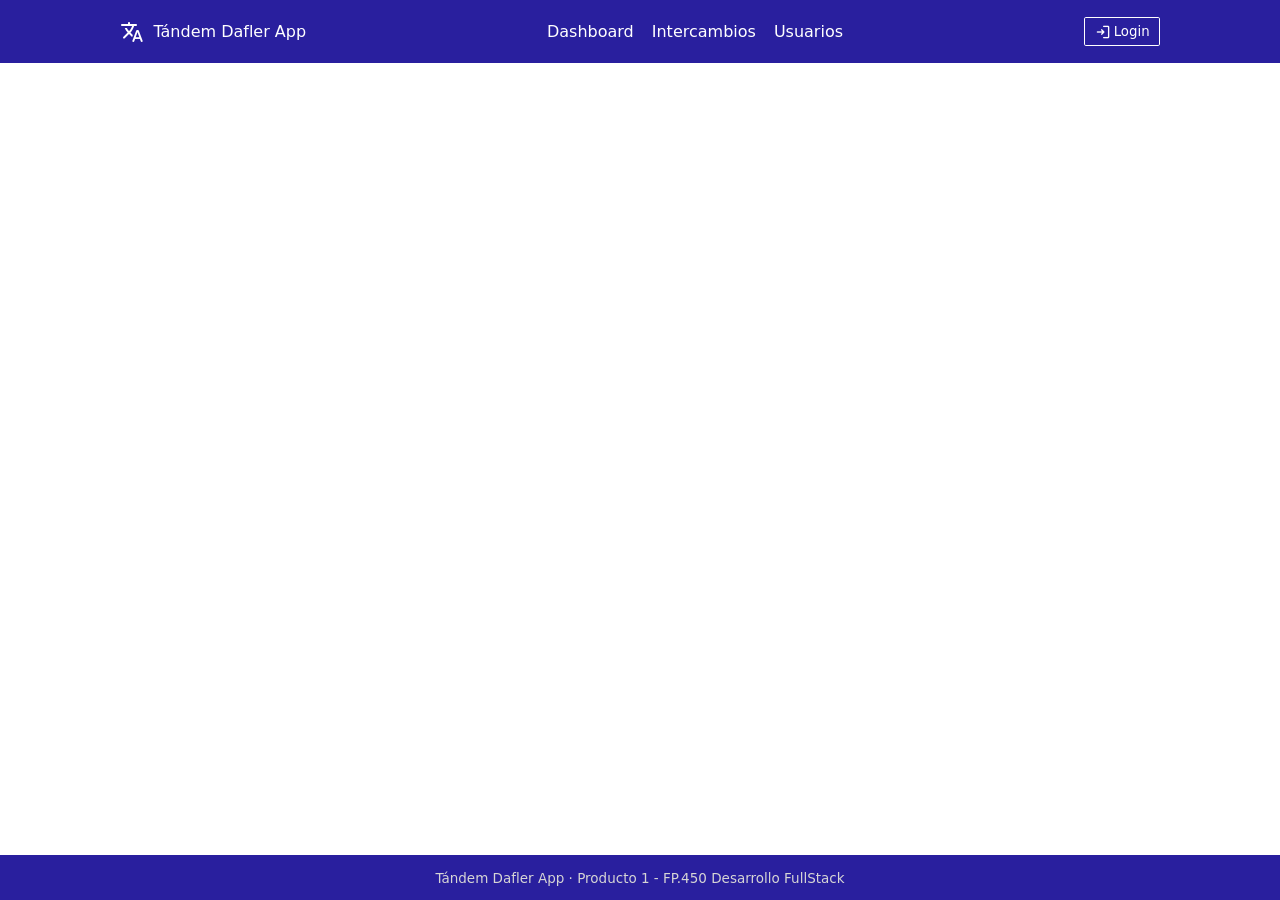
==== index.html @ 04195b61 "Footer hecho" ====
<!DOCTYPE html>
<html lang="es">
<head>
    <meta charset="UTF-8">
    <meta name="viewport" content="width=device-width, initial-scale=1.0">
    <title>Dafler - Dashboard</title>

    <!-- Estilos de css -->
    <link rel="stylesheet" href="css/header.css">
    <link rel="stylesheet" href="css/styles.css">
    <link rel="stylesheet" href="css/footer.css">

    <!-- Estilos externos -->
     <link rel="stylesheet" href="https://fonts.googleapis.com/css2?family=Material+Symbols+Rounded:opsz,wght,FILL,GRAD@20..48,100..700,0..1,-50..200" />
</head>
<body>
    
    <header>
        <div class="logo-box"> 
            <a href="index.html">
                <span id="logo-img" class="material-symbols-rounded">translate</span>
                <div id="logo-text">Tándem Dafler App</div>
            </a>
        </div>

        <div class="nav-box">
            <ul><li><a href="index.html">Dashboard</a></li></ul>
            <ul><li><a href="">Intercambios</a></li></ul>
            <ul><li><a href="">Usuarios</a></li></ul>
        </div>

        <div class="login-btn-box">
            <a href=""><button>
                <span id="logo-img" class="material-symbols-rounded">login</span>
                <p>Login</p>
            </button></a>
        </div>
    </header>

    <main>

    </main>

    <footer>
        <p>Tándem Dafler App · Producto 1 - FP.450 Desarrollo FullStack</p>
    </footer>

</body>
<script type="module" src="js/dashboard.js"></script>
</html>
---- css/header.css ----
header{
    position: fixed;

    width: 100%;
    height: 7vh;

    background-color: var(--element-background-color);

    display: flex;
    align-items: center;
    justify-content: space-around;
}

/* Parte del logo del header (izquierda) */
.logo-box a{
    display: flex;
    align-items: center;
    justify-content: center;

    gap: 1vh;

    color: white;
    text-decoration: none;
}

/* Parte de los enlaces del header (centro) */
.nav-box{
    display: flex;
    gap: 2vh;
}

.nav-box ul li{
    list-style: none;
}

.nav-box ul li a{
    text-decoration: none;
    color: white;

    border-bottom: 0;

    transition: 0.2s;
}

.nav-box ul li a:hover{
    transition: 0.2;
    border-bottom: 3px solid white;
}

/* Parte del botón de login del header (derecha) */
.login-btn-box a{
    text-decoration: none;
}

.login-btn-box a button{
    cursor: pointer;

    display: flex;
    align-items: center;

    gap: 0.2vh;

    background-color: transparent;

    border: 1px solid white;
    border-radius: 0.2vh;

    padding: 0.5vh 1vh;

    color: white;

    transition: 0.2s ease;
}

.login-btn-box a button span{
    font-size: 2vh;
}

/* Animación del botón de login del header */
.login-btn-box a button:hover{
    transition: 0.2s ease;
    background-color: white;
    color: black;
}
---- css/styles.css ----
:root {
  --background-color: #ffffff;
  --text-color: #222;
  --subtext-color: rgb(214, 213, 213);
  --element-background-color: rgb(41, 31, 158); 
}

* {
  padding: 0;
  margin: 0;

  font-family: 'Inter', system-ui, sans-serif;
}

body {
  background-color: var(--background-color);
  color: var(--text-color);

  min-height: 100vh;
}

main { flex: 1; }

h1, h2, h3, h4, h5, .navbar-brand {
  font-weight: 600;
}
---- css/footer.css ----
footer{
    position: fixed;
    bottom: 0;

    width: 100%;
    height: 5vh;

    background-color: var(--element-background-color);

    display: flex;
    align-items: center;
    justify-content: center;
}

footer p{
    color: var(--subtext-color);
    font-size: 1.5vh;
}
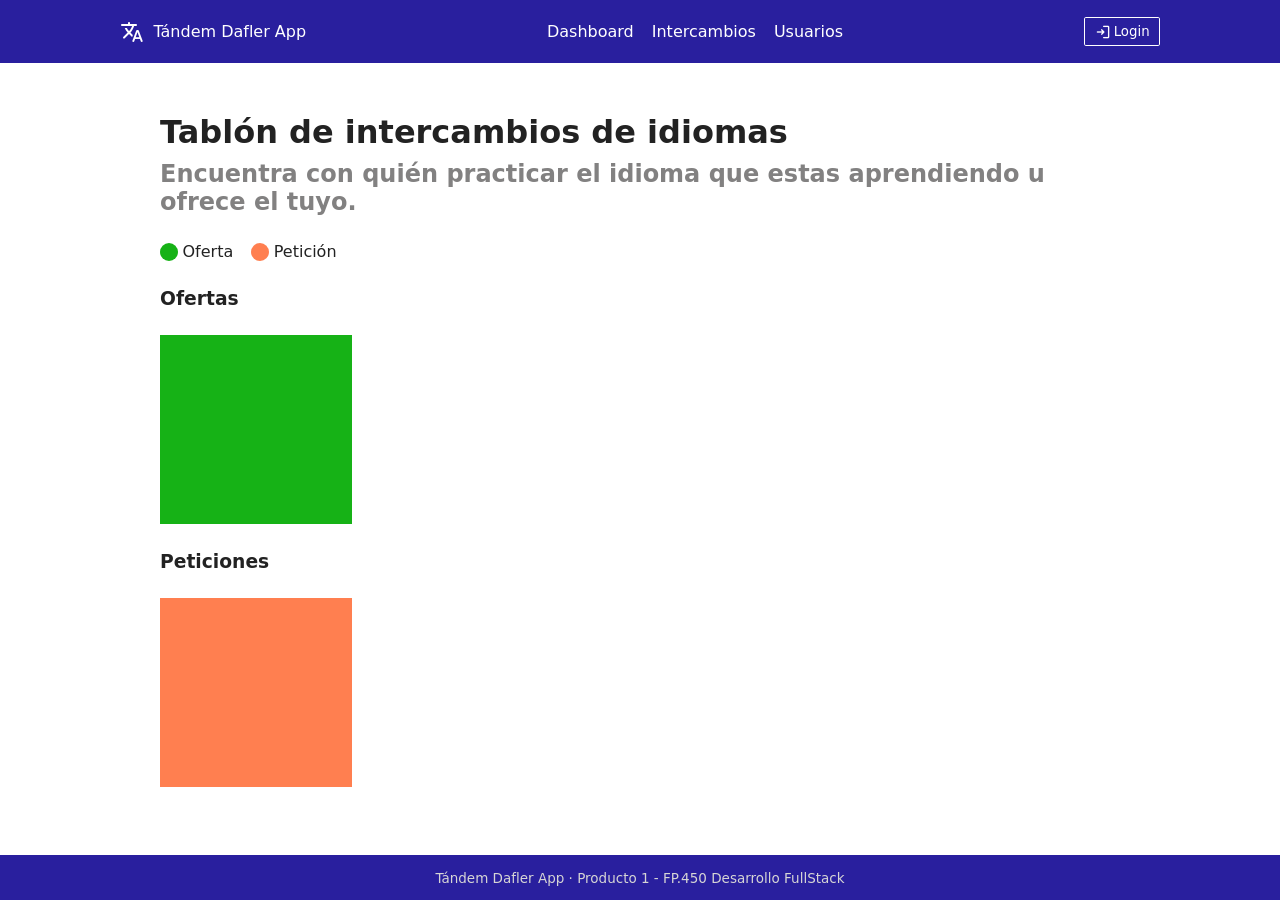
==== commit 8a6757e9: "Base main index hecho" ====
--- a/index.html
+++ b/index.html
@@ -38,7 +38,39 @@
     </header>
 
     <main>
+        <div class="main-content">
+            <div class="main-content-header">
+                <h1>Tablón de intercambios de idiomas</h1>
+                <h2>Encuentra con quién practicar el idioma que estas aprendiendo u ofrece el tuyo.</h2>
+            </div>
+            <div class="main-content-index">
+                <div class="main-content-index-text">
+                    <div class="dot offer"></div>
+                    <p>Oferta</p>
+                </div>
+                <div class="main-content-index-text">
+                    <div class="dot petition"></div>
+                    <p>Petición</p>
+                </div>
+            </div>
+            <div class="main-content-slider">
+                <div class="slider-header">
+                    <h3>Ofertas</h3>
+                </div>
+                <div class="slider-cards-content">
+                    <div class="card offer"></div>
+                </div>
+            </div>
 
+            <div class="main-content-slider">
+                <div class="slider-header">
+                    <h3>Peticiones</h3>
+                </div>
+                <div class="slider-cards-content">
+                    <div class="card petition"></div>
+                </div>
+            </div>
+        </div>
     </main>
 
     <footer>
--- a/css/styles.css
+++ b/css/styles.css
@@ -2,7 +2,11 @@
   --background-color: #ffffff;
   --text-color: #222;
   --subtext-color: rgb(214, 213, 213);
+  --subtitle-color: rgb(130, 129, 129);
   --element-background-color: rgb(41, 31, 158); 
+
+  --offer-color: rgb(22, 178, 22);
+  --petition-color: coral;
 }
 
 * {
@@ -12,6 +16,11 @@
   font-family: 'Inter', system-ui, sans-serif;
 }
 
+/* Estilos de titulos */
+h1, h2, h3, h4, h5 {
+  font-weight: 600;
+}
+
 body {
   background-color: var(--background-color);
   color: var(--text-color);
@@ -19,8 +28,90 @@
   min-height: 100vh;
 }
 
-main { flex: 1; }
+/* Contenido principal */
+main {
+  width: 100%;
+  height: 100vh;
 
-h1, h2, h3, h4, h5, .navbar-brand {
-  font-weight: 600;
-}+  display: flex;
+  align-items: center;
+  justify-content: center;
+}
+
+.main-content{
+  width: 75%;
+  height: 75%;
+
+  display: flex;
+  flex-direction: column;
+  justify-content: space-between;
+}
+
+.main-content-header{
+  display: flex;
+  flex-direction: column;
+
+  gap: 1vh;
+}
+
+.main-content-header h2{
+  color: var(--subtitle-color);
+}
+
+.main-content-index{
+  display: flex;
+  align-items: center;
+  justify-content: start;
+
+  gap: 2vh;
+}
+
+.main-content-index-text{
+  display: flex;
+  align-items: center;
+
+  gap: 0.5vh;
+}
+
+.dot{
+  width: 2vh;
+  height: 2vh;
+
+  border-radius: 50%;
+}
+
+.dot.offer{
+  background-color: var(--offer-color);
+}
+
+.dot.petition{
+  background-color: var(--petition-color);
+}
+
+.main-content-slider{
+  display: flex;
+  flex-direction: column;
+  justify-content: space-between;
+
+  width: 100%;
+  height: 35%;
+}
+
+.slider-cards-content{
+  width: 100%;
+  height: 80%;
+}
+
+.card{
+  width: 20%;
+  height: 100%;
+}
+
+.card.offer{
+  background-color: var(--offer-color);
+}
+
+.card.petition{
+  background-color: var(--petition-color);
+}
+
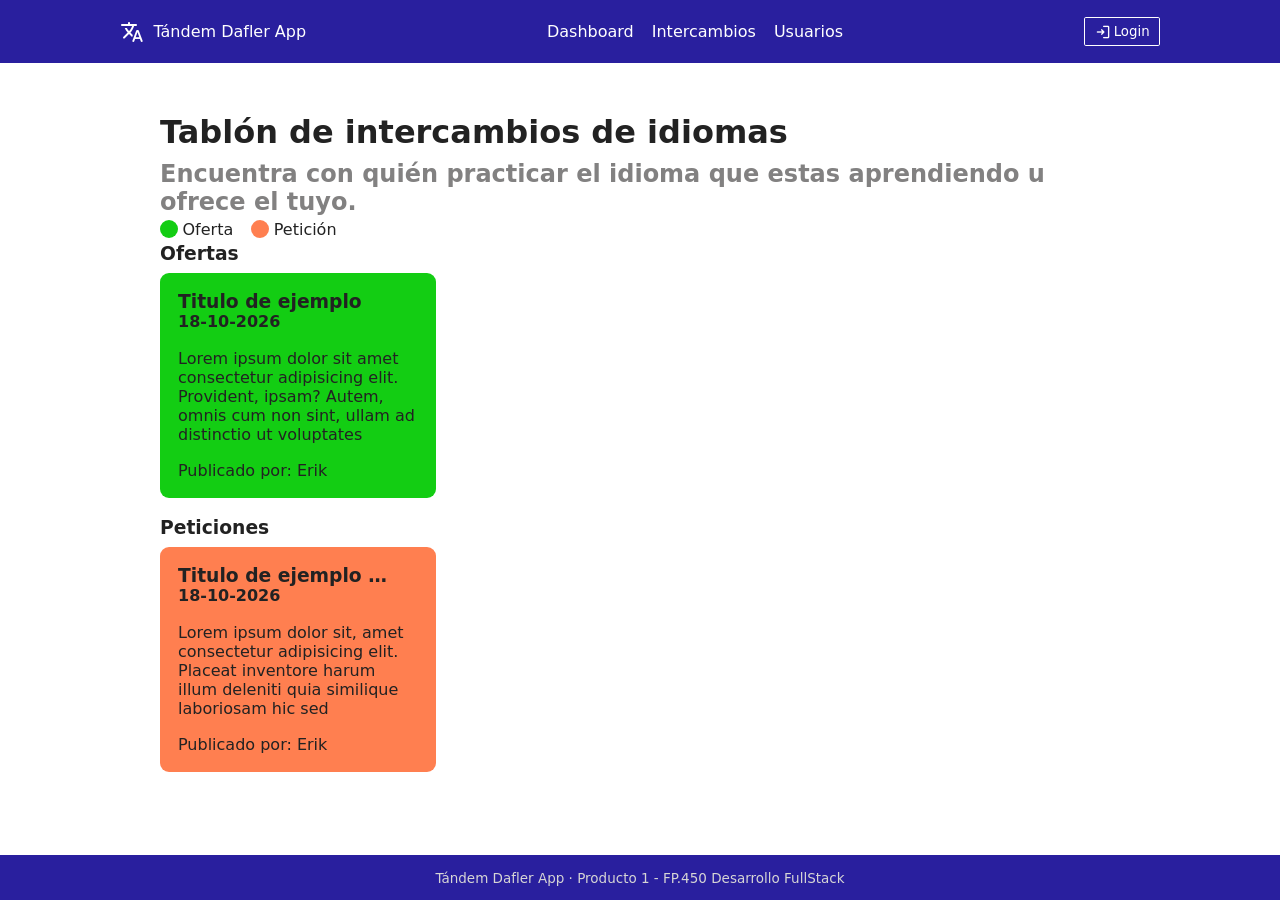
==== commit ef6a39a8: "Main completado" ====
--- a/index.html
+++ b/index.html
@@ -58,7 +58,18 @@
                     <h3>Ofertas</h3>
                 </div>
                 <div class="slider-cards-content">
-                    <div class="card offer"></div>
+                    <div class="card offer">
+                        <div class="card-header">
+                            <h3>Titulo de ejemplo</h3>
+                            <h4>18-10-2026</h4>
+                        </div>
+                        <div class="card-description">
+                            <p>Lorem ipsum dolor sit amet consectetur adipisicing elit. Provident, ipsam? Autem, omnis cum non sint, ullam ad distinctio ut voluptates mollitia officiis voluptatum maiores reprehenderit.</p>
+                        </div>
+                        <div class="card-author">
+                            <p>Publicado por: Erik</p>
+                        </div>
+                    </div>
                 </div>
             </div>
 
@@ -67,7 +78,18 @@
                     <h3>Peticiones</h3>
                 </div>
                 <div class="slider-cards-content">
-                    <div class="card petition"></div>
+                    <div class="card petition">
+                        <div class="card-header">
+                            <h3>Titulo de ejemplo super largo que no puede caber</h3>
+                            <h4>18-10-2026</h4>
+                        </div>
+                        <div class="card-description">
+                            <p>Lorem ipsum dolor sit, amet consectetur adipisicing elit. Placeat inventore harum illum deleniti quia similique laboriosam hic sed doloremque a reiciendis neque eius adipisci enim soluta vitae debitis molestias itaque, omnis magnam quibusdam? Quibusdam doloribus, accusantium quasi officiis quidem delectus, culpa harum dolor ex voluptatibus aliquid est magnam beatae architecto voluptate eos incidunt? Quaerat iusto eaque autem sunt inventore architecto, amet iure explicabo perferendis saepe fugit dolorum minus, omnis quasi praesentium dolorem, odio asperiores vitae placeat minima officiis molestiae animi numquam? Repellat quibusdam dicta voluptas eius quaerat sint nemo, obcaecati sit quidem assumenda ducimus nulla quasi, hic doloribus perspiciatis? Voluptates itaque quibusdam nisi animi modi iste! Repellendus quo, aperiam mollitia harum iusto cum ipsa fugit voluptatum at totam sapiente ullam commodi eveniet veniam recusandae sunt repudiandae consequuntur consequatur aliquid quod aut maxime maiores exercitationem voluptas! Earum laborum, accusamus incidunt eos soluta delectus praesentium a in laboriosam repellat temporibus iure nam animi repudiandae voluptatem consequuntur modi iusto dignissimos tempore vero! Iure provident ullam, numquam dignissimos possimus reprehenderit assumenda quasi? Deleniti illo laboriosam porro amet sint exercitationem. Labore officia ex, necessitatibus a optio voluptas consequatur tenetur quae, suscipit vero officiis provident reiciendis, nostrum aspernatur! Ipsa consequatur dicta repellendus minus soluta officia excepturi.</p>
+                        </div>
+                        <div class="card-author">
+                            <p>Publicado por: Erik</p>
+                        </div>
+                    </div>
                 </div>
             </div>
         </div>
--- a/css/styles.css
+++ b/css/styles.css
@@ -5,7 +5,7 @@
   --subtitle-color: rgb(130, 129, 129);
   --element-background-color: rgb(41, 31, 158); 
 
-  --offer-color: rgb(22, 178, 22);
+  --offer-color: rgb(19, 205, 19);
   --petition-color: coral;
 }
 
@@ -91,20 +91,30 @@
 .main-content-slider{
   display: flex;
   flex-direction: column;
-  justify-content: space-between;
+  justify-content: start;
+
+  gap: 1vh;
 
   width: 100%;
-  height: 35%;
+  height: 40%;
 }
 
 .slider-cards-content{
   width: 100%;
-  height: 80%;
+  height: 70%;
 }
 
 .card{
-  width: 20%;
+  width: 25%;
   height: 100%;
+
+  display: flex;
+  flex-direction: column;
+  justify-content: space-between;
+
+  padding: 2vh;
+
+  border-radius: 1vh;
 }
 
 .card.offer{
@@ -115,3 +125,16 @@
   background-color: var(--petition-color);
 }
 
+.card-header h3{
+  overflow: hidden;
+  white-space: nowrap;
+  text-overflow: ellipsis;
+  max-width: 90%;
+}
+
+.card-description{
+  overflow: hidden;
+  text-overflow: ellipsis;
+  max-height: 50%;
+}
+
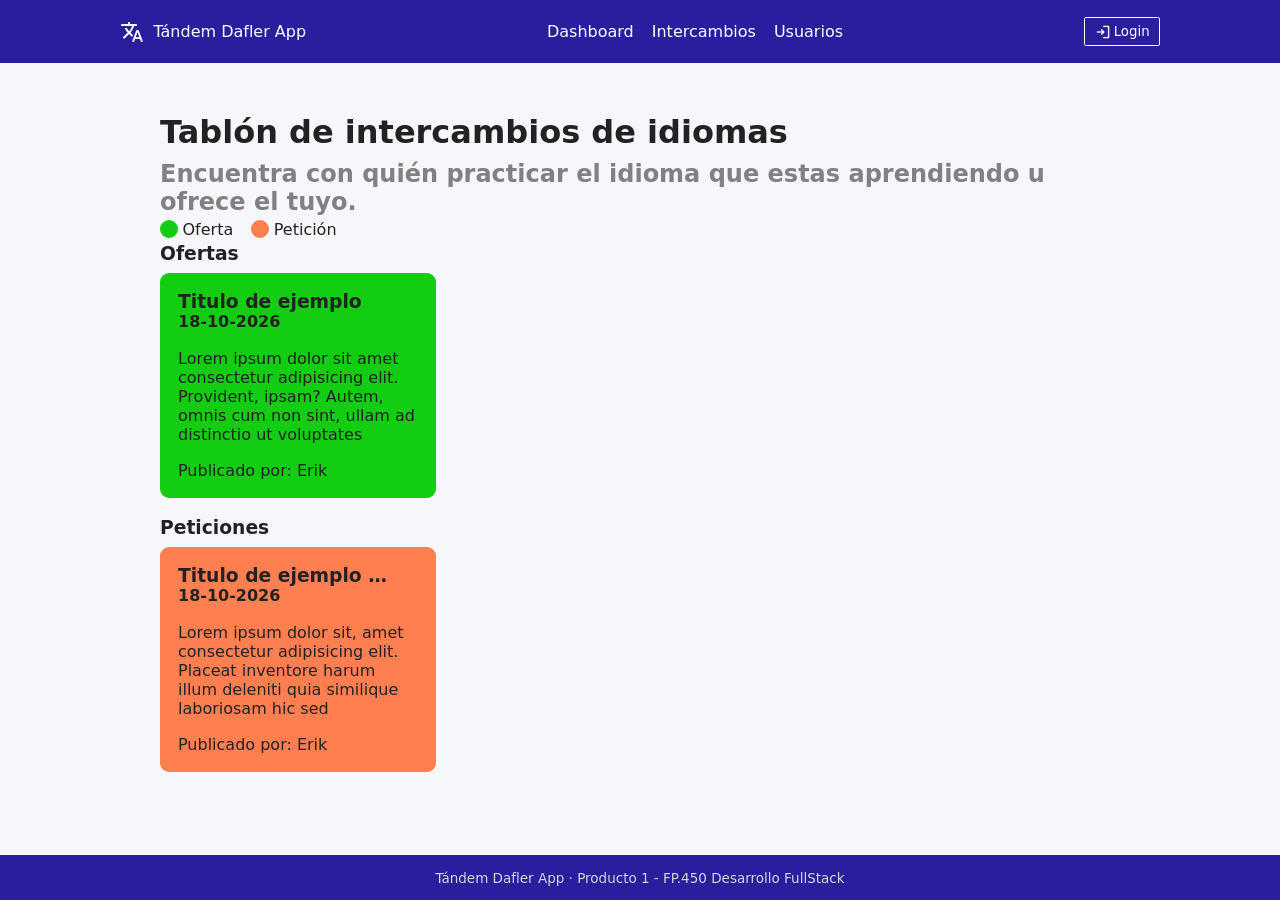
==== commit 12e199ea: "Página gestión de usuarios" ====
--- a/index.html
+++ b/index.html
@@ -26,7 +26,7 @@
         <div class="nav-box">
             <ul><li><a href="index.html">Dashboard</a></li></ul>
             <ul><li><a href="">Intercambios</a></li></ul>
-            <ul><li><a href="">Usuarios</a></li></ul>
+            <ul><li><a href="users.html">Usuarios</a></li></ul>
         </div>
 
         <div class="login-btn-box">
--- a/css/styles.css
+++ b/css/styles.css
@@ -1,5 +1,5 @@
 :root {
-  --background-color: #ffffff;
+  --background-color: #f6f7fb;
   --text-color: #222;
   --subtext-color: rgb(214, 213, 213);
   --subtitle-color: rgb(130, 129, 129);
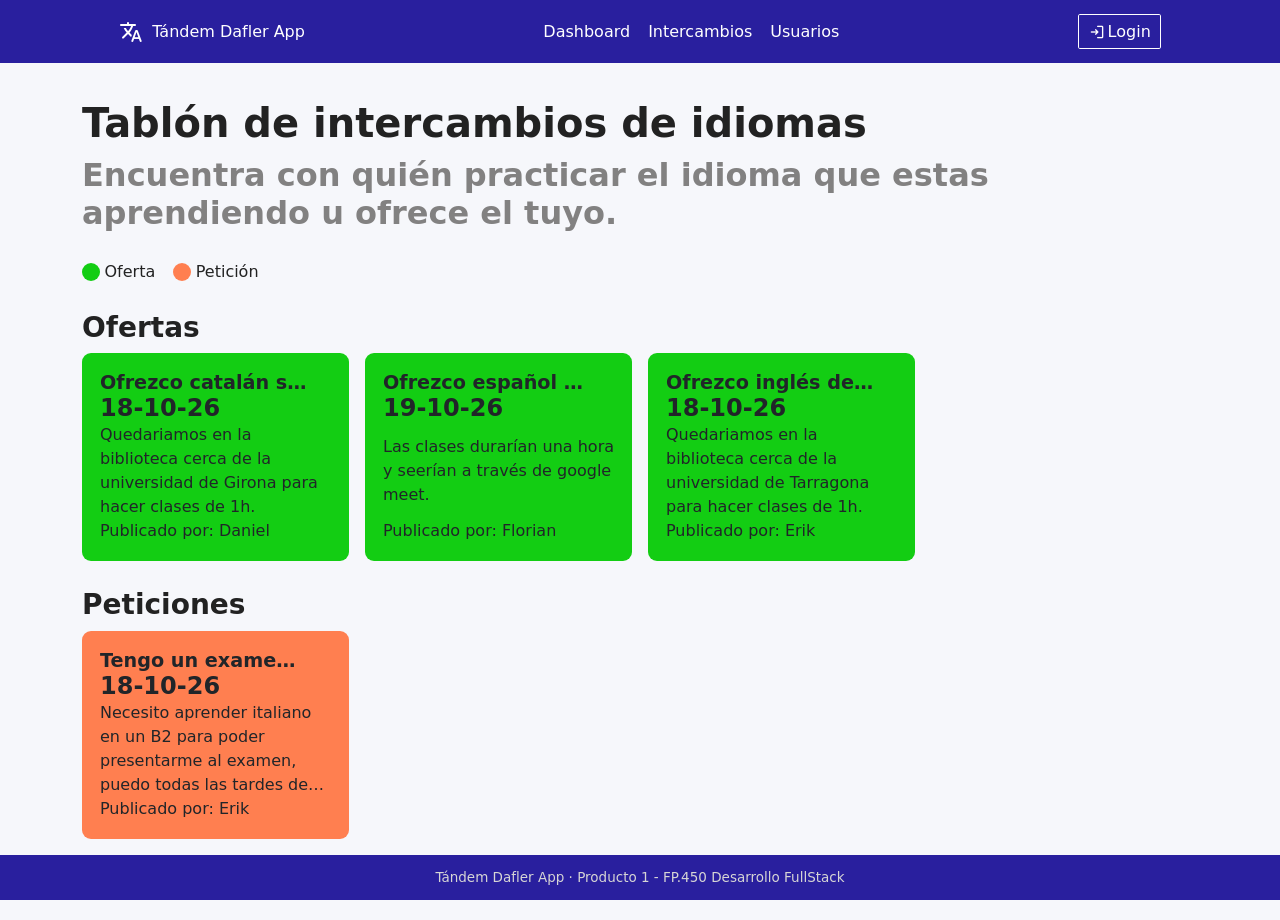
==== commit ea23753c: "Mostramos intercambios dinámicos en el dashboard" ====
--- a/index.html
+++ b/index.html
@@ -4,6 +4,8 @@
     <meta charset="UTF-8">
     <meta name="viewport" content="width=device-width, initial-scale=1.0">
     <title>Dafler - Dashboard</title>
+
+    <link rel="stylesheet" href="https://cdn.jsdelivr.net/npm/bootstrap@5.3.3/dist/css/bootstrap.min.css">
 
     <!-- Estilos de css -->
     <link rel="stylesheet" href="css/header.css">
@@ -25,12 +27,12 @@
 
         <div class="nav-box">
             <ul><li><a href="index.html">Dashboard</a></li></ul>
-            <ul><li><a href="">Intercambios</a></li></ul>
+            <ul><li><a href="exchanges.html">Intercambios</a></li></ul>
             <ul><li><a href="users.html">Usuarios</a></li></ul>
         </div>
 
         <div class="login-btn-box">
-            <a href=""><button>
+            <a href="login.html"><button>
                 <span id="logo-img" class="material-symbols-rounded">login</span>
                 <p>Login</p>
             </button></a>
@@ -38,7 +40,7 @@
     </header>
 
     <main>
-        <div class="main-content">
+        <div class="main-content container">
             <div class="main-content-header">
                 <h1>Tablón de intercambios de idiomas</h1>
                 <h2>Encuentra con quién practicar el idioma que estas aprendiendo u ofrece el tuyo.</h2>
@@ -57,40 +59,14 @@
                 <div class="slider-header">
                     <h3>Ofertas</h3>
                 </div>
-                <div class="slider-cards-content">
-                    <div class="card offer">
-                        <div class="card-header">
-                            <h3>Titulo de ejemplo</h3>
-                            <h4>18-10-2026</h4>
-                        </div>
-                        <div class="card-description">
-                            <p>Lorem ipsum dolor sit amet consectetur adipisicing elit. Provident, ipsam? Autem, omnis cum non sint, ullam ad distinctio ut voluptates mollitia officiis voluptatum maiores reprehenderit.</p>
-                        </div>
-                        <div class="card-author">
-                            <p>Publicado por: Erik</p>
-                        </div>
-                    </div>
-                </div>
+                <div id="offers-cards" class="slider-cards-content row g-3"></div>
             </div>
 
             <div class="main-content-slider">
                 <div class="slider-header">
                     <h3>Peticiones</h3>
                 </div>
-                <div class="slider-cards-content">
-                    <div class="card petition">
-                        <div class="card-header">
-                            <h3>Titulo de ejemplo super largo que no puede caber</h3>
-                            <h4>18-10-2026</h4>
-                        </div>
-                        <div class="card-description">
-                            <p>Lorem ipsum dolor sit, amet consectetur adipisicing elit. Placeat inventore harum illum deleniti quia similique laboriosam hic sed doloremque a reiciendis neque eius adipisci enim soluta vitae debitis molestias itaque, omnis magnam quibusdam? Quibusdam doloribus, accusantium quasi officiis quidem delectus, culpa harum dolor ex voluptatibus aliquid est magnam beatae architecto voluptate eos incidunt? Quaerat iusto eaque autem sunt inventore architecto, amet iure explicabo perferendis saepe fugit dolorum minus, omnis quasi praesentium dolorem, odio asperiores vitae placeat minima officiis molestiae animi numquam? Repellat quibusdam dicta voluptas eius quaerat sint nemo, obcaecati sit quidem assumenda ducimus nulla quasi, hic doloribus perspiciatis? Voluptates itaque quibusdam nisi animi modi iste! Repellendus quo, aperiam mollitia harum iusto cum ipsa fugit voluptatum at totam sapiente ullam commodi eveniet veniam recusandae sunt repudiandae consequuntur consequatur aliquid quod aut maxime maiores exercitationem voluptas! Earum laborum, accusamus incidunt eos soluta delectus praesentium a in laboriosam repellat temporibus iure nam animi repudiandae voluptatem consequuntur modi iusto dignissimos tempore vero! Iure provident ullam, numquam dignissimos possimus reprehenderit assumenda quasi? Deleniti illo laboriosam porro amet sint exercitationem. Labore officia ex, necessitatibus a optio voluptas consequatur tenetur quae, suscipit vero officiis provident reiciendis, nostrum aspernatur! Ipsa consequatur dicta repellendus minus soluta officia excepturi.</p>
-                        </div>
-                        <div class="card-author">
-                            <p>Publicado por: Erik</p>
-                        </div>
-                    </div>
-                </div>
+                <div id="petitions-cards" class="slider-cards-content row g-3"></div>
             </div>
         </div>
     </main>
--- a/css/styles.css
+++ b/css/styles.css
@@ -16,6 +16,11 @@
   font-family: 'Inter', system-ui, sans-serif;
 }
 
+h1, h2, h3, h4, h5, p, ul {
+  margin: 0;
+  padding: 0;
+}
+
 /* Estilos de titulos */
 h1, h2, h3, h4, h5 {
   font-weight: 600;
@@ -30,21 +35,14 @@
 
 /* Contenido principal */
 main {
-  width: 100%;
-  height: 100vh;
-
-  display: flex;
-  align-items: center;
-  justify-content: center;
+  padding: 11vh 0 9vh;
 }
 
 .main-content{
-  width: 75%;
-  height: 75%;
-
   display: flex;
   flex-direction: column;
-  justify-content: space-between;
+
+  gap: 3vh;
 }
 
 .main-content-header{
@@ -96,17 +94,12 @@
   gap: 1vh;
 
   width: 100%;
-  height: 40%;
-}
-
-.slider-cards-content{
-  width: 100%;
-  height: 70%;
 }
 
 .card{
-  width: 25%;
   height: 100%;
+  min-height: 12rem;
+  border: 0;
 
   display: flex;
   flex-direction: column;
@@ -125,7 +118,14 @@
   background-color: var(--petition-color);
 }
 
+.card .card-header{
+  padding: 0;
+  background: none;
+  border: 0;
+}
+
 .card-header h3{
+  font-size: 1.2rem;
   overflow: hidden;
   white-space: nowrap;
   text-overflow: ellipsis;
@@ -134,7 +134,8 @@
 
 .card-description{
   overflow: hidden;
-  text-overflow: ellipsis;
-  max-height: 50%;
+  display: -webkit-box;
+  -webkit-line-clamp: 4;
+  -webkit-box-orient: vertical;
 }
 
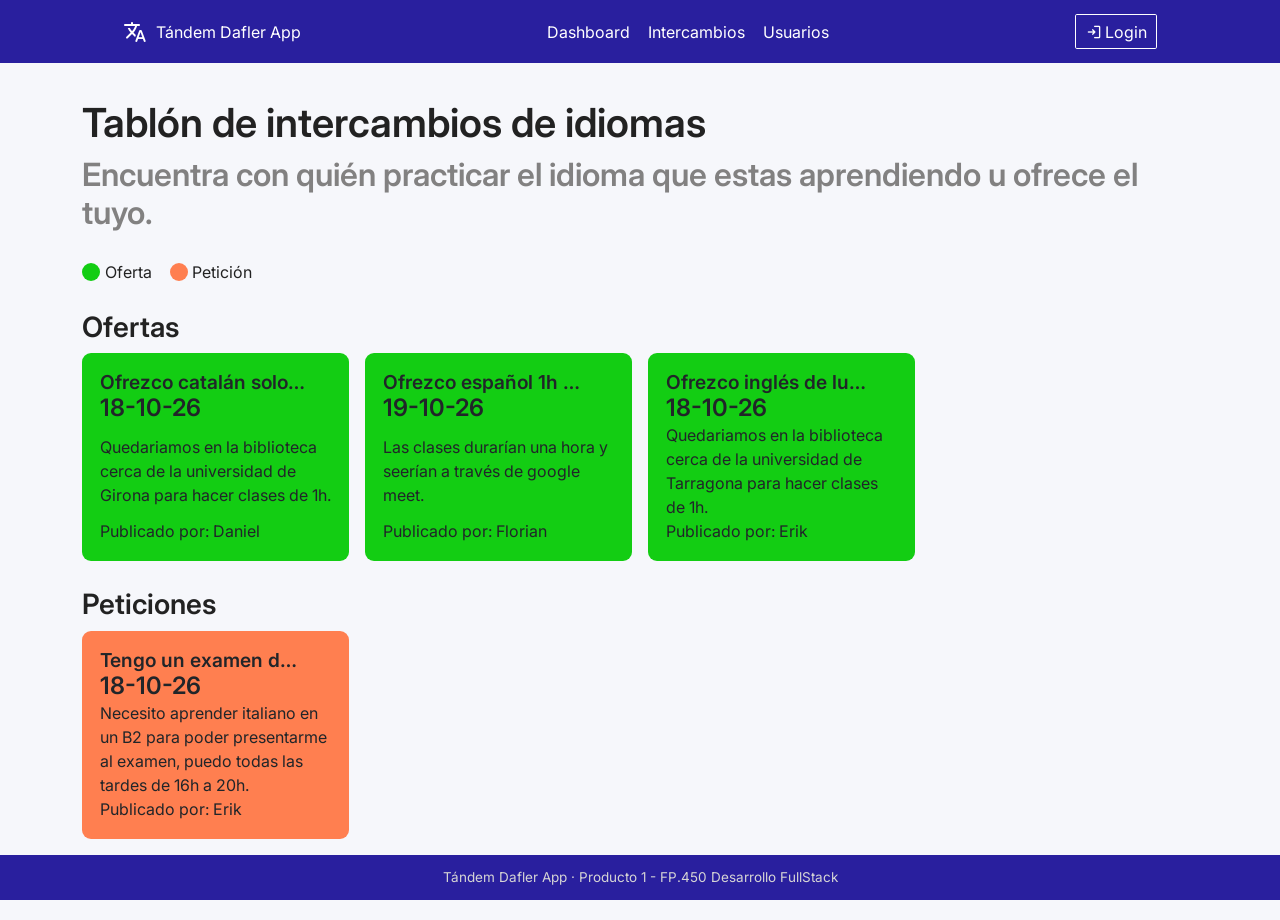
==== commit 5de2b63c: "Errores detectados al subir el código a CodeSandBox: Link fuente "Inter", Script dentro del Body" ====
--- a/index.html
+++ b/index.html
@@ -5,7 +5,7 @@
     <meta name="viewport" content="width=device-width, initial-scale=1.0">
     <title>Dafler - Dashboard</title>
 
-    <link rel="stylesheet" href="https://cdn.jsdelivr.net/npm/bootstrap@5.3.3/dist/css/bootstrap.min.css">
+    <link rel="stylesheet" href="https://cdn.jsdelivr.net/npm/bootstrap@5.3.8/dist/css/bootstrap.min.css">
 
     <!-- Estilos de css -->
     <link rel="stylesheet" href="css/header.css">
@@ -14,6 +14,7 @@
 
     <!-- Estilos externos -->
      <link rel="stylesheet" href="https://fonts.googleapis.com/css2?family=Material+Symbols+Rounded:opsz,wght,FILL,GRAD@20..48,100..700,0..1,-50..200" />
+     <link rel="stylesheet" href="https://fonts.googleapis.com/css2?family=Inter:wght@400;600&display=swap"/>
 </head>
 <body>
     
@@ -75,6 +76,6 @@
         <p>Tándem Dafler App · Producto 1 - FP.450 Desarrollo FullStack</p>
     </footer>
 
+  <script type="module" src="js/dashboard.js"></script>
 </body>
-<script type="module" src="js/dashboard.js"></script>
 </html>
